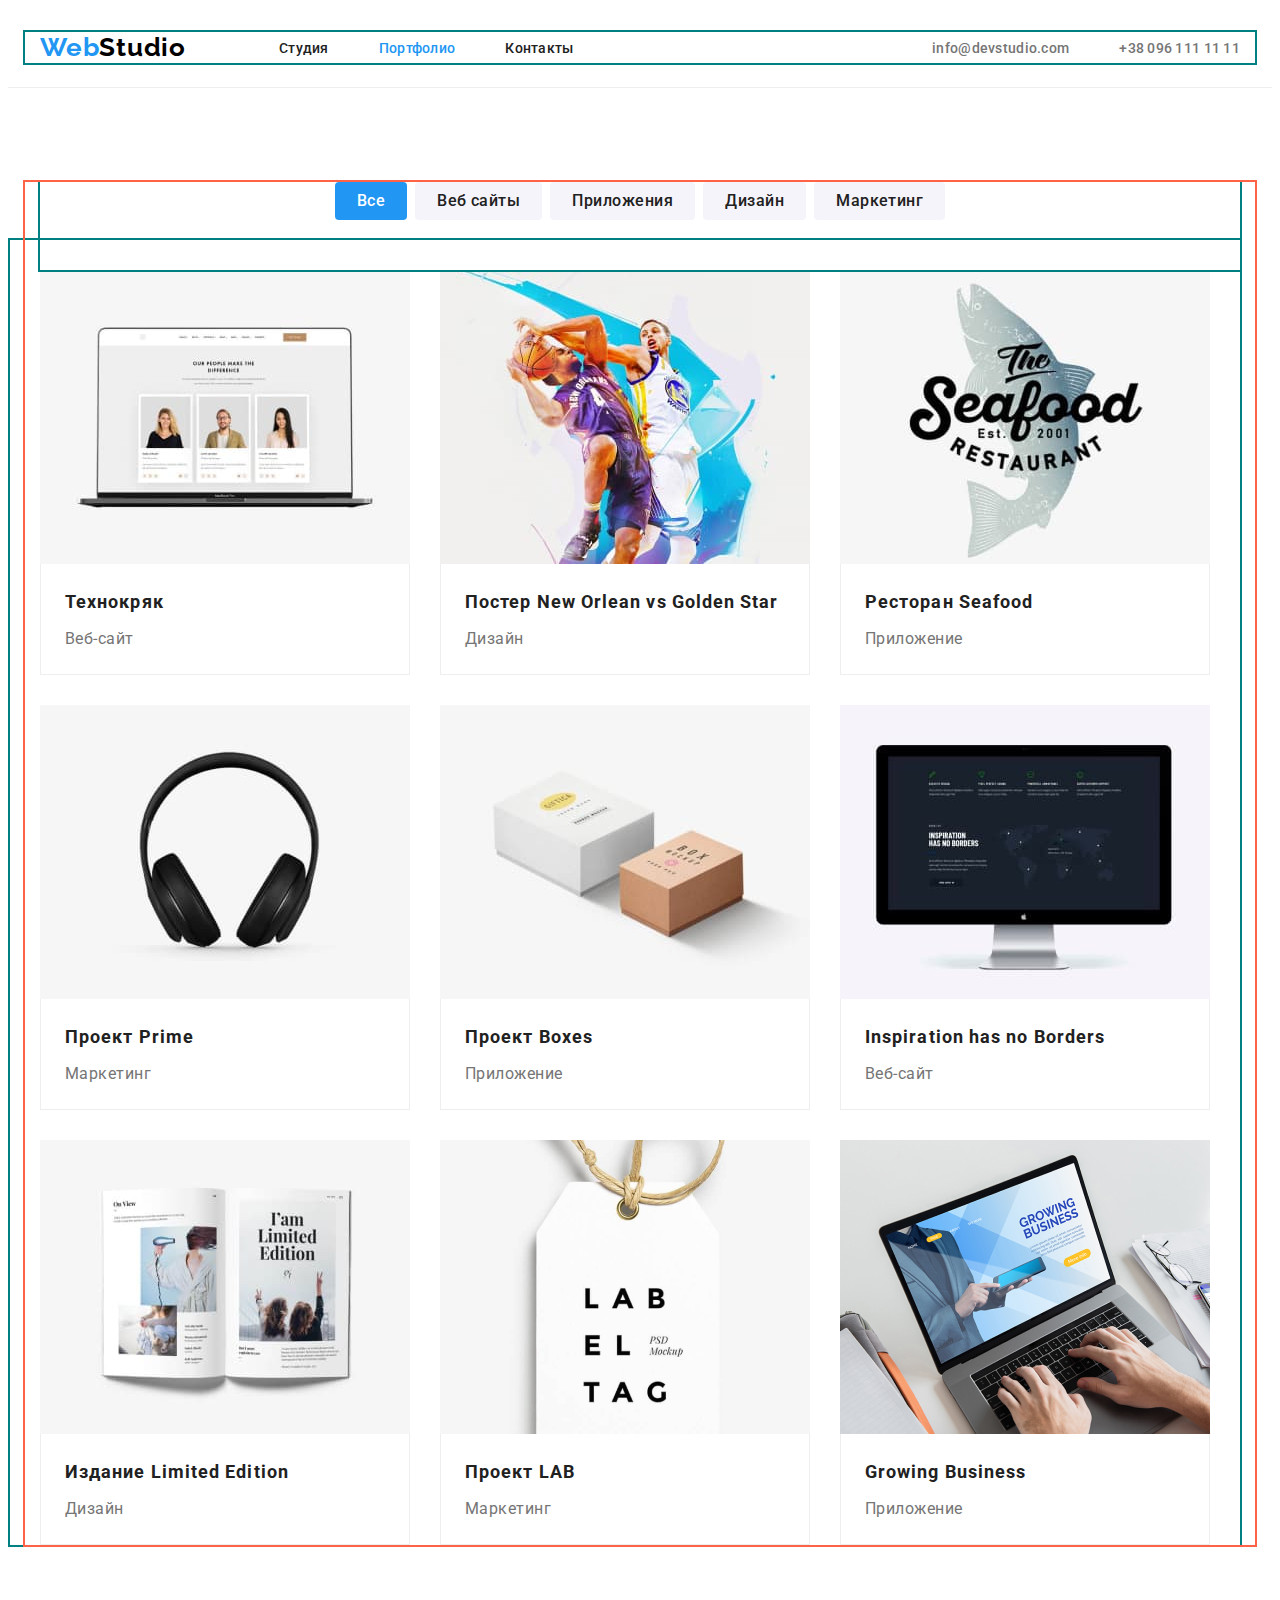
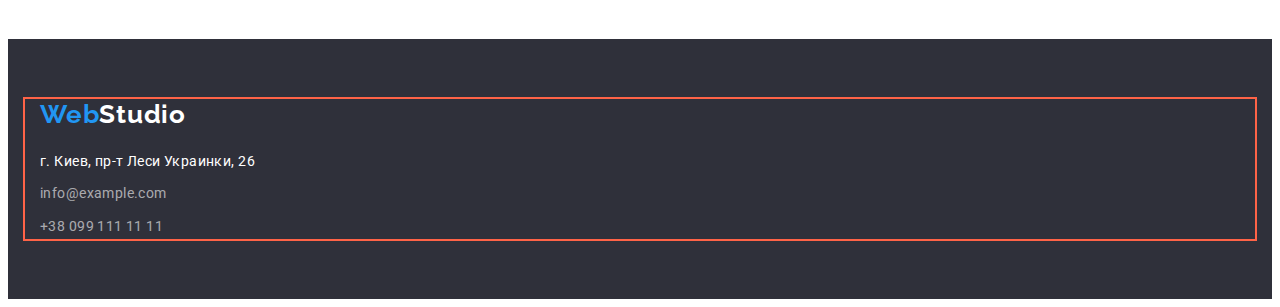
==== portfolio.html @ b72fddce "fixed items lists" ====
<!DOCTYPE html>
<html lang="ru">
<head>
    <meta charset="UTF-8">
    <meta http-equiv="X-UA-Compatible" content="IE=edge">
    <meta name="viewport" content="width=device-width, initial-scale=1.0">
    <title>Портфолио</title>
    <link rel="stylesheet" href="https://cdnjs.cloudflare.com/ajax/libs/modern-normalize/1.0.0/modern-normalize.min.css"
        integrity="sha512-ISS7cAi1PEhQ8jnbJpJZMd29NlhNj4AWYyLOSp2CE/CsHxTCu+r+t0D2yoJudVrd0/8fTVPUVDzY5Tvli75u/g=="
        crossorigin="anonymous" />
    <link rel="preconnect" href="https://fonts.gstatic.com">
    <link href="https://fonts.googleapis.com/css2?family=Raleway:wght@700&family=Roboto:wght@400;500;700;900&display=swap"
        rel="stylesheet">
    <link rel="stylesheet" href="./css/styles.css">
</head>


<body>

    <!-- Шапка! -->

    <header class="page-header">
        <div class="container">
            <nav class="main-nav">
                <a class="logo logo-light-theme link" href="#" target="_blank" rel="noopener noreferrer" lang="en"
                    aria-label="Web Studio">
                    <span class="logo-text">Web</span>Studio
                </a>
                <ul class="site-nav list">
                    <li class="nav-item">
                        <a class="nav-link link" href="./index.html">Студия</a>
                    </li>
                    <li class="nav-item">
                        <a class="nav-link link current-page" href="./portfolio.html">Портфолио</a>
                    </li>
                    <li class="nav-item">
                        <a class="nav-link link" href="#">Контакты</a>
                    </li>
                </ul>
            </nav>
    
            <ul class="contacts-header list">
                <li class="contacts-header-item">
                    <a class="contacts-header-link link" href="mailto:info@devstudio.com">info@devstudio.com</a>
                </li>
                <li class="contacts-header-item tel">
                    <a class="contacts-header-link link tel" href="tel:+380961111111">+38 096 111 11 11</a>
                </li>
            </ul>
        </div>
    </header>


    <main>

        <!-- Портфолио -->

        <section class="portfolio">
            <h1 class="visually-hidden">Портфолио</h1>
                <div class="container">
                    <ul class="projects-filter list">
                        <li class="filter-option">
                            <button class="filter-button accent-btn button" type="button">Все</button>
                        </li>
                        <li class="filter-option">
                            <button class="filter-button button" type="button">Веб сайты</button>
                        </li>
                        <li class="filter-option">
                            <button class="filter-button button" type="button">Приложения</button>
                        </li>
                        <li class="filter-option">
                            <button class="filter-button button" type="button">Дизайн</button>
                        </li>
                        <li class="filter-option">
                            <button class="filter-button button" type="button">Маркетинг</button>
                    </ul>

                    <ul class="projects list">
                        <li class="projects-card">
                            <a class="project-link link" href="#">
                                <img 
                                    class="project-img"
                                    src="./images/portfolio/work-sample-01.jpg" 
                                    alt="Главная страница веб-сайта Технокряк" 
                                    width="370" 
                                    height="294">
                                <div class="info-container">
                                    <h2 class="project-title">Технокряк</h2>
                                    <p class="project-type">Веб-сайт</p>
                                </div>
                            </a>
                        </li>
                        <li class="projects-card">
                            <a class="project-link link" href="#">
                                <img 
                                    class="project-img"
                                    src="./images/portfolio/work-sample-02.jpg" 
                                    alt="Постер New Orlean vs Golden Star" 
                                    width="370" 
                                    height="294">
                                <div class="info-container">
                                    <h2 class="project-title">Постер <span lang="en">New Orlean vs Golden Star</span></h2>
                                    <p class="project-type">Дизайн</p>
                                </div>
                            </a>
                        </li>
                        <li class="projects-card">
                            <a class="project-link link" href="#">
                                <img 
                                    class="project-img"
                                    src="./images/portfolio/work-sample-03.jpg" 
                                    alt="Иконка приложения ресторана Seafood" 
                                    width="370" 
                                    height="294">
                                <div class="info-container">
                                    <h2 class="project-title">Ресторан <span lang="en">Seafood</span></h2>
                                    <p class="project-type">Приложение</p>
                                </div>
                            </a>
                        </li>
                        <li class="projects-card">
                            <a class="project-link link" href="#">
                                <img 
                                    class="project-img"
                                    src="./images/portfolio/work-sample-04.jpg" 
                                    alt="Логотип маркетинг проекта Prime" 
                                    width="370" 
                                    height="294">
                                <div class="info-container">
                                    <h2 class="project-title">Проект <span lang="en">Prime</span></h2>
                                    <p class="project-type">Маркетинг</p>
                                </div>
                            </a>
                        </li>
                        <li class="projects-card">
                            <a class="project-link link" href="#">
                                <img 
                                    class="project-img" 
                                    src="./images/portfolio/work-sample-05.jpg" 
                                    alt="Логотип проекта Boxes" 
                                    width="370" 
                                    height="294">
                                <div class="info-container">
                                    <h2 class="project-title">Проект <span lang="en">Boxes</span></h2>
                                    <p class="project-type">Приложение</p>
                                </div>
                            </a>
                        </li>
                        <li class="projects-card">
                            <a class="project-link link" href="#">
                                <img 
                                    class="project-img"
                                    src="./images/portfolio/work-sample-06.jpg" 
                                    alt="Главная страница веб-сайта Inspiration has no Borders" 
                                    width="370" 
                                    height="294">
                                <div class="info-container">
                                    <h2 class="project-title" lang="en">Inspiration has no Borders</h2>
                                    <p class="project-type">Веб-сайт</p>
                                </div>
                            </a>
                        </li>
                        <li class="projects-card">
                            <a class="project-link link" href="#">
                                <img 
                                    class="project-img"
                                    src="./images/portfolio/work-sample-07.jpg" 
                                    alt="Разворот издания Limited Edition" 
                                    width="370" 
                                    height="294">
                                <div class="info-container">
                                    <h2 class="project-title">Издание <span lang="en">Limited Edition</span></h2>
                                    <p class="project-type">Дизайн</p>
                                </div>
                            </a>
                        </li>
                        <li class="projects-card">
                            <a class="project-link link" href="#">
                                <img 
                                    class="project-img"
                                    src="./images/portfolio/work-sample-08.jpg" 
                                    alt="Логотип маркетинг проекта LAB" 
                                    width="370" 
                                    height="294">
                                <div class="info-container">
                                    <h2 class="project-title">Проект <span lang="en">LAB</span></h2>
                                    <p class="project-type">Маркетинг</p>
                                </div>
                            </a>
                        </li>
                        <li class="projects-card">
                            <a class="project-link link" href="#">
                                <img 
                                    class="project-img"
                                    src="./images/portfolio/work-sample-09.jpg" 
                                    alt="Главная страница приложения Growing Business" 
                                    width="370" 
                                    height="294">
                                <div class="info-container">
                                    <h2 class="project-title" lang="en">Growing Business</h2>
                                    <p class="project-type">Приложение</p>
                                </div>
                            </a>
                        </li>
                    </ul>
            </div>
        </section>  
    </main>
        
    <!-- Подвал! -->
                                      
    <footer class="footer">
        <div class="container">
            <a class="logo logo-dark-theme link" href="#" target="_blank" rel="noopener noreferrer" lang="en"
                aria-label="Web Studio">
                <span class="logo-text">Web</span>Studio
            </a>
    
            <address class="address">
                <p class="address-info">г. Киев, пр-т Леси Украинки, 26</p>
                <ul class="contacts-footer list">
                    <li class="contacts-footer-item">
                        <a class="contacts-footer-link link mail" href="mailto:info@example.com">info@example.com</a>
                    </li>
                    <li class="contacts-footer-item">
                        <a class="contacts-footer-link link" href="tel:+380991111111">+38 099 111 11 11</a>
                    </li>
                </ul>
            </address>
        </div>
    </footer>
</body>
</html>
---- css/styles.css ----
/* основной шрифт  "Roboto", sans-serif */
/* вторичный шрифт  "Raleway", sans-serif */
/* цвет основного текста #757575 */
/* вторичный цвет текста   #212121 */
/* основной цвет фона  #fff */
/* вторичный цвет фона  #f5f4fa */
/* фон подвала 2F303A */
/* акцент #18A0FB */
/* верхний и нижний внутренний отступ секций: 94px */

:root {
  --main-font: "Roboto", sans-serif;
  --secondary-font: "Raleway", sans-serif;
  --primary-text-color: #757575;
  --secondary-text-color: #212121;
  --primary-background-color: #fff;
  --secondary-background-color: #f5f4fa;
  --footer-background: #2f303a;
  --accent-color: #2196f3;
  --section-padding-top-and-bottom: 94px;
}

body {
  font-family: var(--main-font);
  color: var(--primary-text-color);
}

.list {
  list-style: none;
}

.link {
  text-decoration: none;
}

.address {
  font-style: normal;
}

.visually-hidden {
  position: absolute !important;
  clip: rect(1px 1px 1px 1px); /* IE6, IE7 */
  clip: rect(1px, 1px, 1px, 1px);
  padding: 0 !important;
  border: 0 !important;
  height: 1px !important;
  width: 1px !important;
  overflow: hidden;
}

h1,
h2,
h3,
h4,
h5,
h6,
p {
  margin: 0;
}

ol,
ul {
  margin: 0;
  padding: 0;
}

img {
  display: block;
}

/* ==============HEADER!!!=============== */
.page-header {
  background-color: var(--primary-background-color);
  padding-top: 24px;
  padding-bottom: 24px;
}

.page-header .container {
  display: flex;
  align-items: center;
  width: 1200px;
  margin: 0 auto;
  padding-left: 15px;
  padding-right: 15px;
  outline: 2px solid teal;
}

.main-nav {
  display: flex;
  align-items: center;
}

.site-nav {
  display: flex;
  margin-left: 93px;
}

.nav-item + .nav-item {
  margin-left: 50px;
}

.nav-link {
  font-weight: 500;
  font-size: 14px;
  line-height: 1.14;
  letter-spacing: 0.02em;
  color: var(--secondary-text-color);
}

.contacts-header {
  display: flex;
  margin-left: auto;
}

.contacts-header-link {
  font-weight: 500;
  font-size: 14px;
  line-height: 1.14;
  letter-spacing: 0.02em;
  color: var(--primary-text-color);
}

.contacts-header-item .tel {
  margin-left: 50px;
}

.nav-link:hover,
.nav-link:focus,
.contacts-header-link:hover,
.contacts-header-link:focus {
  color: var(--accent-color);
}
/* ===============HEADER END!!!=================== */

/* ===============HERO!!!======================= */
.hero {
  padding-top: 200px;
  padding-bottom: 200px;
  background-color: var(--footer-background);
  text-align: center;
}

.hero .container {
  padding-left: 237px;
  padding-right: 237px;
}

.hero-title {
  margin-bottom: 30px;
  font-weight: 900;
  font-size: 44px;
  line-height: 1.36;
  letter-spacing: 0.06em;
  text-transform: uppercase;
  color: #fff;
}

.modal-button {
  padding: 10px 32px;
  border-radius: 4px;
  min-width: 200px;
  font-weight: 700;
  font-size: 16px;
  line-height: 1.87;
  letter-spacing: 0.06em;
  color: #fff;
  background-color: var(--accent-color);
  border: none;
}
/* ===============HERO END!!!======================= */

/* ===============FEATURES SECTION!!!================ */
.features {
  padding-top: var(--section-padding-top-and-bottom);
  padding-bottom: var(--section-padding-top-and-bottom);
}

.features-list {
  display: flex;
  margin-left: -30px;
  margin-top: -30px;
}

.features-item {
  margin-left: 30px;
  margin-top: 30px;
  flex-basis: calc(100% / 4 - 30px);
}

.features-title {
  margin-bottom: 10px;
  font-weight: 700;
  font-size: 14px;
  line-height: 1.14;
  letter-spacing: 0.03em;
  text-transform: uppercase;
  color: var(--secondary-text-color);
}

.features-desc {
  font-size: 14px;
  line-height: 1.71;
  letter-spacing: 0.03em;
}

/* ===============FEATURES SECTION END!!!================ */

/* ===============GALLERY SECTION!!!====================== */
.gallery {
  padding-bottom: var(--section-padding-top-and-bottom);
}

.gallery-list {
  display: flex;
  flex-wrap: wrap;
  margin-left: -30px;
  margin-top: -30px;
}

.gallery-item {
  margin-left: 30px;
  margin-top: 30px;
  flex-basis: calc(100% / 3 - 30px);
}
/* ===============GALLERY SECTION END!!!====================== */

/* ===============EMPLOYEES SECTION!!!============================== */
.employees {
  padding-top: var(--section-padding-top-and-bottom);
  padding-bottom: var(--section-padding-top-and-bottom);
  background-color: var(--secondary-background-color);
}

.employees-list {
  display: flex;
  flex-wrap: wrap;
  margin-left: -30px;
  margin-top: -30px;
}

.employee-img {
  margin-bottom: 30px;
}

.employee-card {
  margin-left: 30px;
  margin-top: 30px;
  padding-bottom: 30px;
  flex-basis: calc(100% / 4 - 30px);
  background-color: #fff;
}

.employee-name {
  margin-bottom: 10px;
  text-align: center;
  font-weight: 500;
  font-size: 16px;
  line-height: 1.18;
  letter-spacing: 0.03em;
  color: var(--secondary-text-color);
}

.employee-speciality {
  text-align: center;
  font-size: 16px;
  line-height: 1.18;
  letter-spacing: 0.03em;
  color: var(--primary-text-color);
}
/* ===============EMPLOYEES SECTION END!!!============================== */

/* ===============FOOTER!!!=================================== */
.footer {
  padding-top: 60px;
  padding-bottom: 60px;
  background-color: #2f303a;
}

.logo.logo-dark-theme {
  margin-bottom: 20px;
}

.address-info {
  margin-bottom: 9px;
  font-size: 14px;
  line-height: 1.71;
  letter-spacing: 0.03em;
  color: #ffffff;
}

.contacts-footer-link {
  font-size: 14px;
  line-height: 1.71;
  letter-spacing: 0.03em;
  color: rgba(255, 255, 255, 0.6);
}

.contacts-footer-link.mail {
  display: block;
  margin-bottom: 9px;
}

/* ===============FOOTER END!!!=================================== */

/* ===============PORTFOLIO!!!================ */
.portfolio {
  padding-top: var(--section-padding-top-and-bottom);
  padding-bottom: var(--section-padding-top-and-bottom);
  border-top: 1px solid #eee;
}
.projects-filter {
  display: flex;
  justify-content: center;
  padding-bottom: 50px;
  outline: 2px solid teal;
}

.filter-option:not(:first-child) {
  margin-left: 8px;
}

.filter-button {
  padding: 6px 22px;
  border-radius: 4px;
  font-size: 16px;
  font-weight: 500;
  line-height: 1.62;
  letter-spacing: 0.03em;
  background-color: #f5f4fa;
  color: var(--secondary-text-color);
  border: none;
}
.accent-btn {
  background-color: var(--accent-color);
  color: var(--primary-background-color);
}

.projects {
  display: flex;
  flex-wrap: wrap;
  margin-left: -30px;
  margin-top: -30px;
  outline: 2px solid teal;
}

.projects-card {
  margin-left: 30px;
  margin-top: 30px;
}

.info-container {
  display: flex;
  flex-direction: column;
  padding: 20px 24px;
  border: 1px solid #eee;
  flex-basis: calc(100% / 3 - 30px);
  border-top: none;
}

.project-title {
  margin-bottom: 4px;
  font-weight: 700;
  font-size: 18px;
  line-height: 2;
  letter-spacing: 0.06em;
  color: var(--secondary-text-color);
}

.project-type {
  font-size: 16px;
  line-height: 1.87;
  letter-spacing: 0.03em;
  color: var(--primary-text-color);
}
/* ==================PORTFOLIO END!!!======================= */

/* =============COMPONENTS!!!=============== */
.logo {
  font-family: var(--secondary-font);
  font-weight: 700;
  font-size: 26px;
  line-height: 1.19;
  letter-spacing: 0.03em;
}

.logo-dark-theme {
  display: block;
  margin-bottom: 20px;
  color: #fff;
}

.logo-light-theme {
  color: #000;
}

.logo-text {
  color: var(--accent-color);
}

.button {
  font-family: inherit;
  font-size: 16px;
  cursor: pointer;
}

.button:hover,
.button:focus {
  background-color: var(--accent-color);
  color: #fff;
}

.section-heading {
  margin-bottom: 50px;
  font-weight: 700;
  font-size: 36px;
  line-height: 1.16;
  letter-spacing: 0.03em;
  text-align: center;
  color: var(--secondary-text-color);
}

.current-page {
  color: var(--accent-color);
}

.container {
  width: 1200px;
  margin: 0 auto;
  padding-left: 15px;
  padding-right: 15px;
  outline: 2px solid tomato;
}
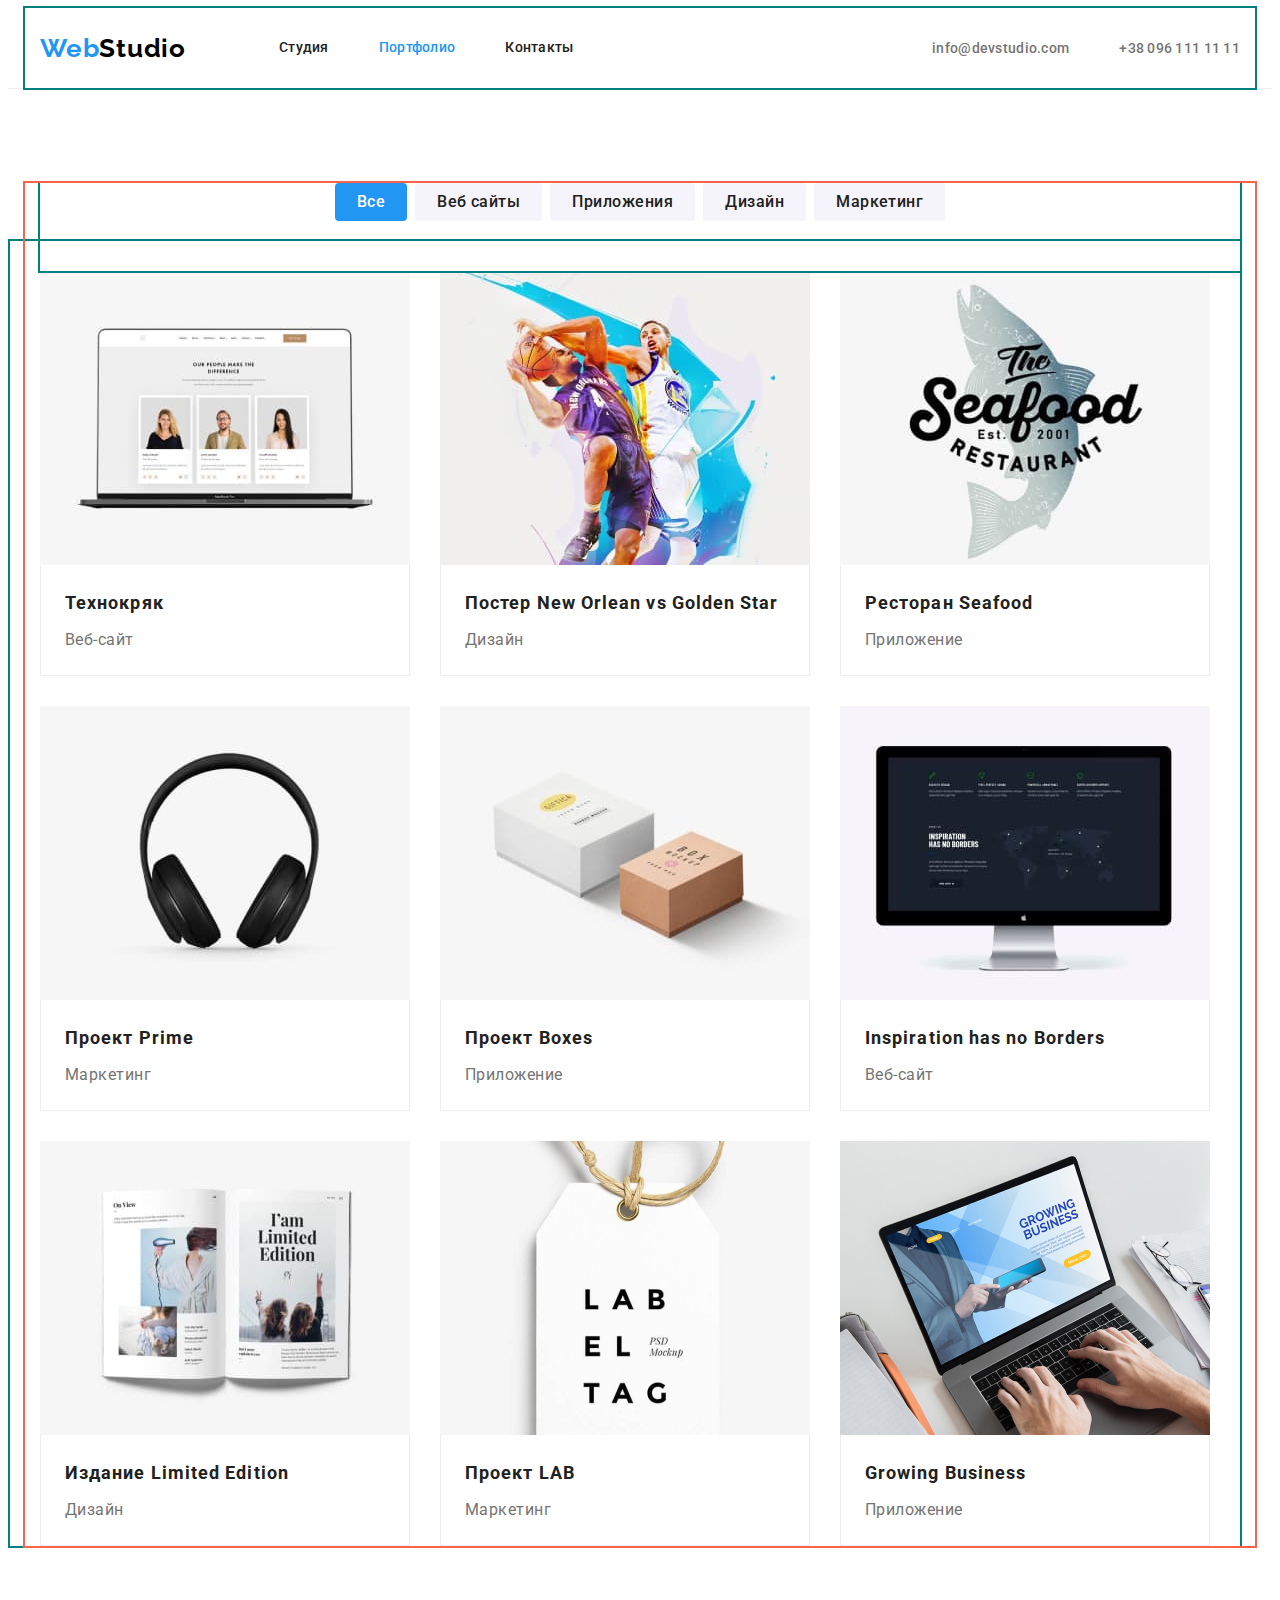
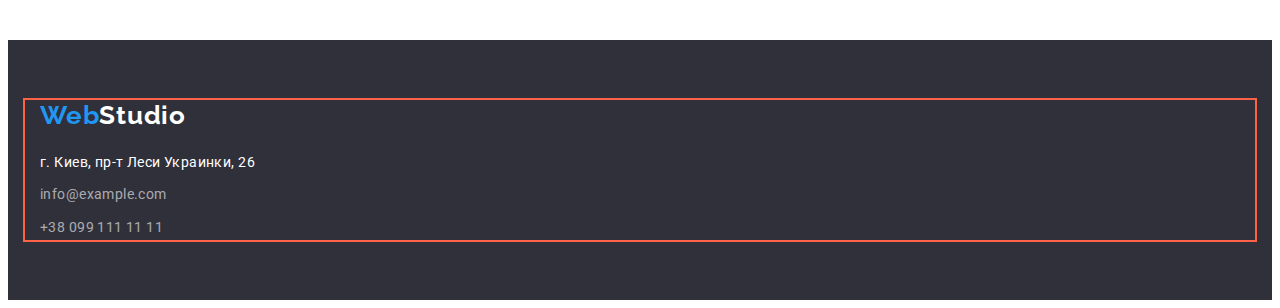
==== commit fb6f6f93: "fixed margins and paddings" ====
--- a/portfolio.html
+++ b/portfolio.html
@@ -44,7 +44,7 @@
                     <a class="contacts-header-link link" href="mailto:info@devstudio.com">info@devstudio.com</a>
                 </li>
                 <li class="contacts-header-item tel">
-                    <a class="contacts-header-link link tel" href="tel:+380961111111">+38 096 111 11 11</a>
+                    <a class="contacts-header-link link" href="tel:+380961111111">+38 096 111 11 11</a>
                 </li>
             </ul>
         </div>
@@ -55,7 +55,7 @@
 
         <!-- Портфолио -->
 
-        <section class="portfolio">
+        <section class="portfolio section">
             <h1 class="visually-hidden">Портфолио</h1>
                 <div class="container">
                     <ul class="projects-filter list">
@@ -219,8 +219,8 @@
             <address class="address">
                 <p class="address-info">г. Киев, пр-т Леси Украинки, 26</p>
                 <ul class="contacts-footer list">
-                    <li class="contacts-footer-item">
-                        <a class="contacts-footer-link link mail" href="mailto:info@example.com">info@example.com</a>
+                    <li class="contacts-footer-item mail">
+                        <a class="contacts-footer-link link" href="mailto:info@example.com">info@example.com</a>
                     </li>
                     <li class="contacts-footer-item">
                         <a class="contacts-footer-link link" href="tel:+380991111111">+38 099 111 11 11</a>
--- a/css/styles.css
+++ b/css/styles.css
@@ -25,6 +25,26 @@
   color: var(--primary-text-color);
 }
 
+h1,
+h2,
+h3,
+h4,
+h5,
+h6,
+p {
+  margin: 0;
+}
+
+ol,
+ul {
+  margin: 0;
+  padding: 0;
+}
+
+img {
+  display: block;
+}
+
 .list {
   list-style: none;
 }
@@ -48,31 +68,10 @@
   overflow: hidden;
 }
 
-h1,
-h2,
-h3,
-h4,
-h5,
-h6,
-p {
-  margin: 0;
-}
-
-ol,
-ul {
-  margin: 0;
-  padding: 0;
-}
-
-img {
-  display: block;
-}
-
 /* ==============HEADER!!!=============== */
 .page-header {
   background-color: var(--primary-background-color);
-  padding-top: 24px;
-  padding-bottom: 24px;
+  border-bottom: 1px solid #eee;
 }
 
 .page-header .container {
@@ -100,6 +99,9 @@
 }
 
 .nav-link {
+  display: block;
+  padding-top: 32px;
+  padding-bottom: 32px;
   font-weight: 500;
   font-size: 14px;
   line-height: 1.14;
@@ -120,7 +122,7 @@
   color: var(--primary-text-color);
 }
 
-.contacts-header-item .tel {
+.contacts-header-item.tel {
   margin-left: 50px;
 }
 
@@ -170,11 +172,6 @@
 /* ===============HERO END!!!======================= */
 
 /* ===============FEATURES SECTION!!!================ */
-.features {
-  padding-top: var(--section-padding-top-and-bottom);
-  padding-bottom: var(--section-padding-top-and-bottom);
-}
-
 .features-list {
   display: flex;
   margin-left: -30px;
@@ -206,8 +203,8 @@
 /* ===============FEATURES SECTION END!!!================ */
 
 /* ===============GALLERY SECTION!!!====================== */
-.gallery {
-  padding-bottom: var(--section-padding-top-and-bottom);
+.gallery.section {
+  padding-top: 0;
 }
 
 .gallery-list {
@@ -225,9 +222,7 @@
 /* ===============GALLERY SECTION END!!!====================== */
 
 /* ===============EMPLOYEES SECTION!!!============================== */
-.employees {
-  padding-top: var(--section-padding-top-and-bottom);
-  padding-bottom: var(--section-padding-top-and-bottom);
+.employees.section {
   background-color: var(--secondary-background-color);
 }
 
@@ -295,7 +290,7 @@
   color: rgba(255, 255, 255, 0.6);
 }
 
-.contacts-footer-link.mail {
+.contacts-footer-item.mail {
   display: block;
   margin-bottom: 9px;
 }
@@ -303,11 +298,6 @@
 /* ===============FOOTER END!!!=================================== */
 
 /* ===============PORTFOLIO!!!================ */
-.portfolio {
-  padding-top: var(--section-padding-top-and-bottom);
-  padding-bottom: var(--section-padding-top-and-bottom);
-  border-top: 1px solid #eee;
-}
 .projects-filter {
   display: flex;
   justify-content: center;
@@ -430,3 +420,9 @@
   padding-right: 15px;
   outline: 2px solid tomato;
 }
+
+.section {
+  padding-top: var(--section-padding-top-and-bottom);
+  padding-bottom: var(--section-padding-top-and-bottom);
+  border-color: var(--primary-background-color);
+}
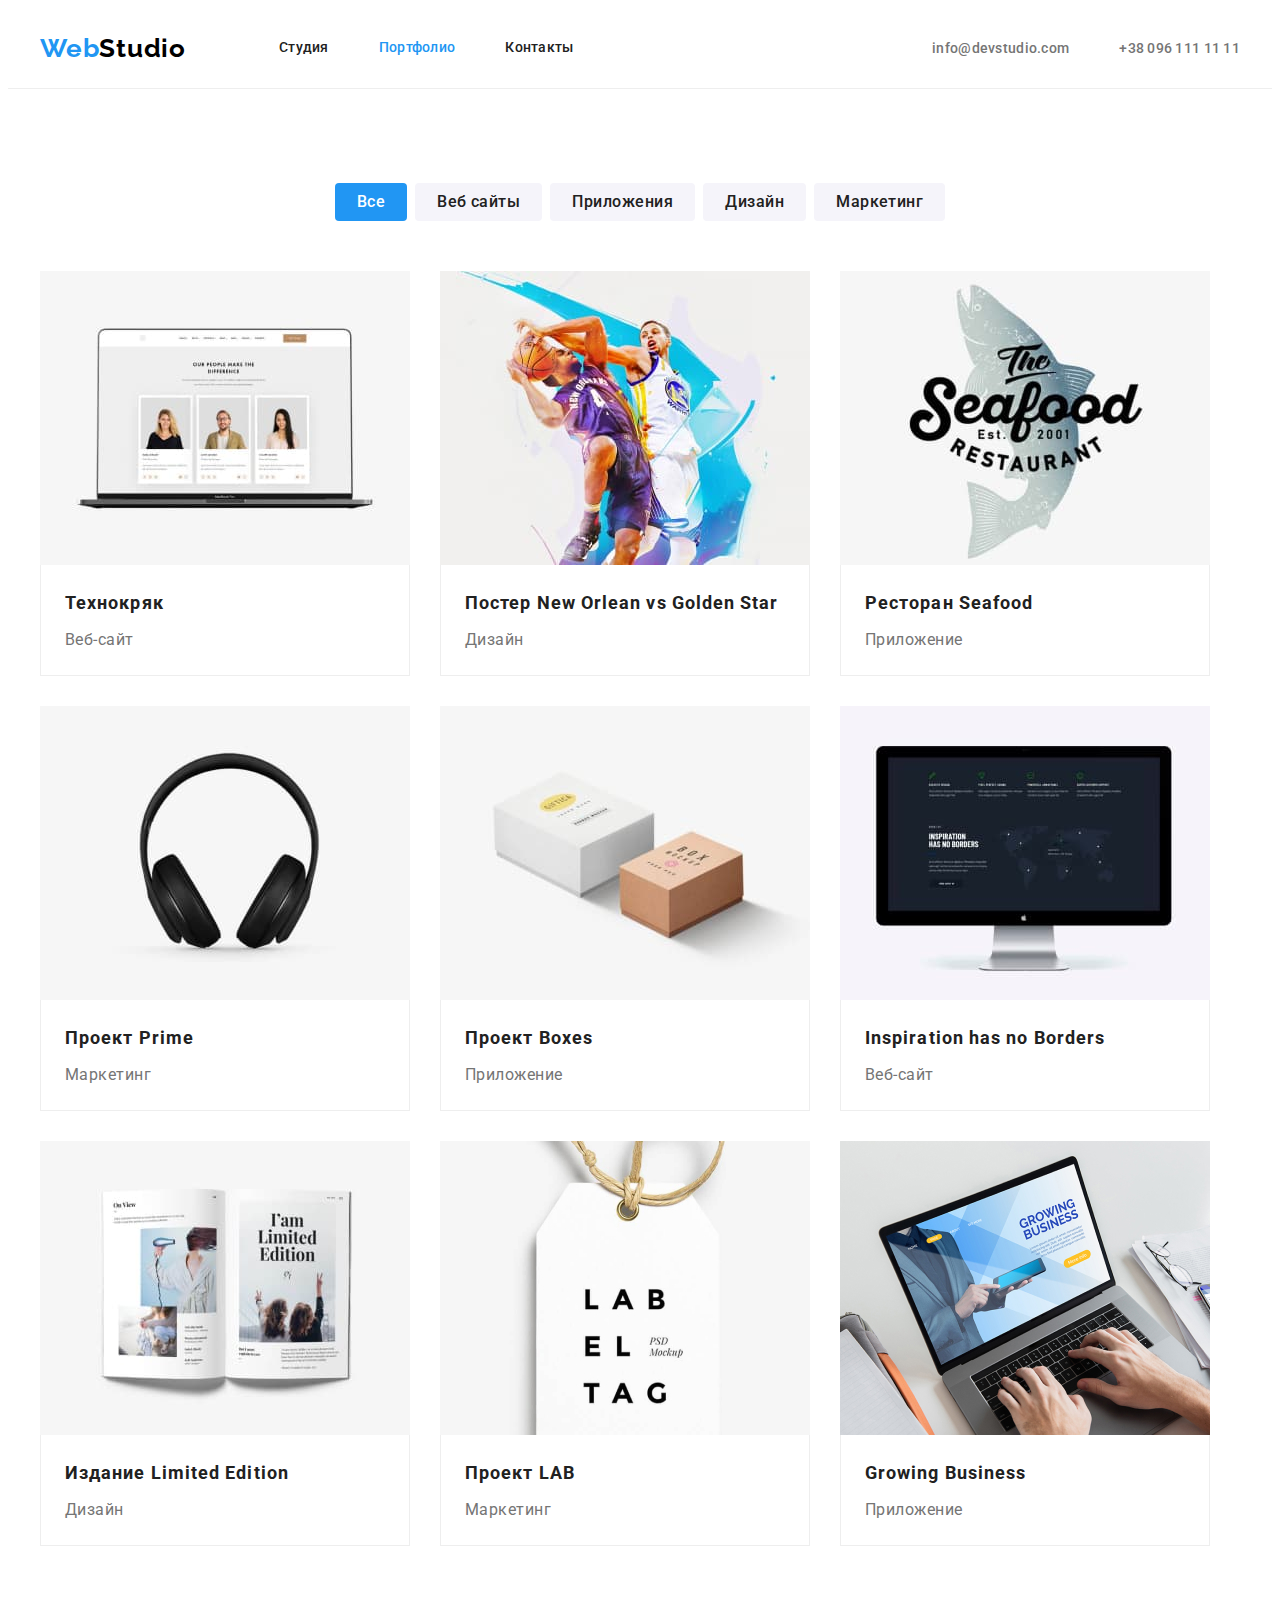
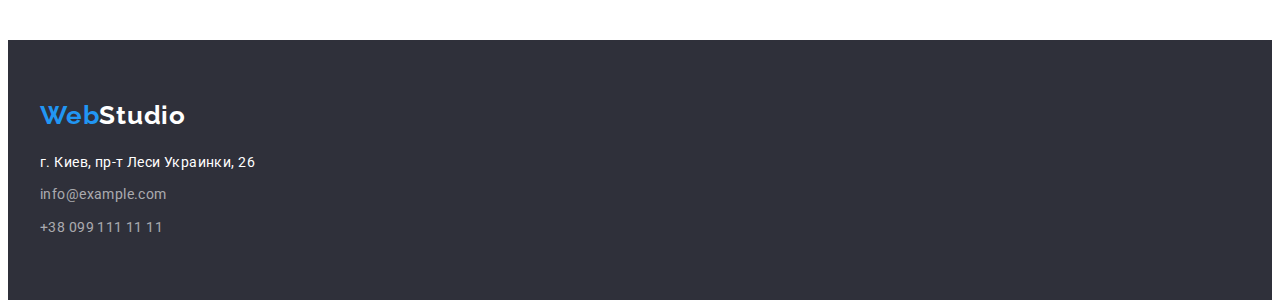
==== commit fb34ca34: "removed outlines" ====
--- a/portfolio.html
+++ b/portfolio.html
@@ -60,7 +60,7 @@
                 <div class="container">
                     <ul class="projects-filter list">
                         <li class="filter-option">
-                            <button class="filter-button accent-btn button" type="button">Все</button>
+                            <button class="filter-button active-btn button" type="button">Все</button>
                         </li>
                         <li class="filter-option">
                             <button class="filter-button button" type="button">Веб сайты</button>
--- a/css/styles.css
+++ b/css/styles.css
@@ -81,7 +81,6 @@
   margin: 0 auto;
   padding-left: 15px;
   padding-right: 15px;
-  outline: 2px solid teal;
 }
 
 .main-nav {
@@ -302,7 +301,6 @@
   display: flex;
   justify-content: center;
   padding-bottom: 50px;
-  outline: 2px solid teal;
 }
 
 .filter-option:not(:first-child) {
@@ -320,7 +318,7 @@
   color: var(--secondary-text-color);
   border: none;
 }
-.accent-btn {
+.active-btn {
   background-color: var(--accent-color);
   color: var(--primary-background-color);
 }
@@ -330,7 +328,6 @@
   flex-wrap: wrap;
   margin-left: -30px;
   margin-top: -30px;
-  outline: 2px solid teal;
 }
 
 .projects-card {
@@ -418,7 +415,6 @@
   margin: 0 auto;
   padding-left: 15px;
   padding-right: 15px;
-  outline: 2px solid tomato;
 }
 
 .section {
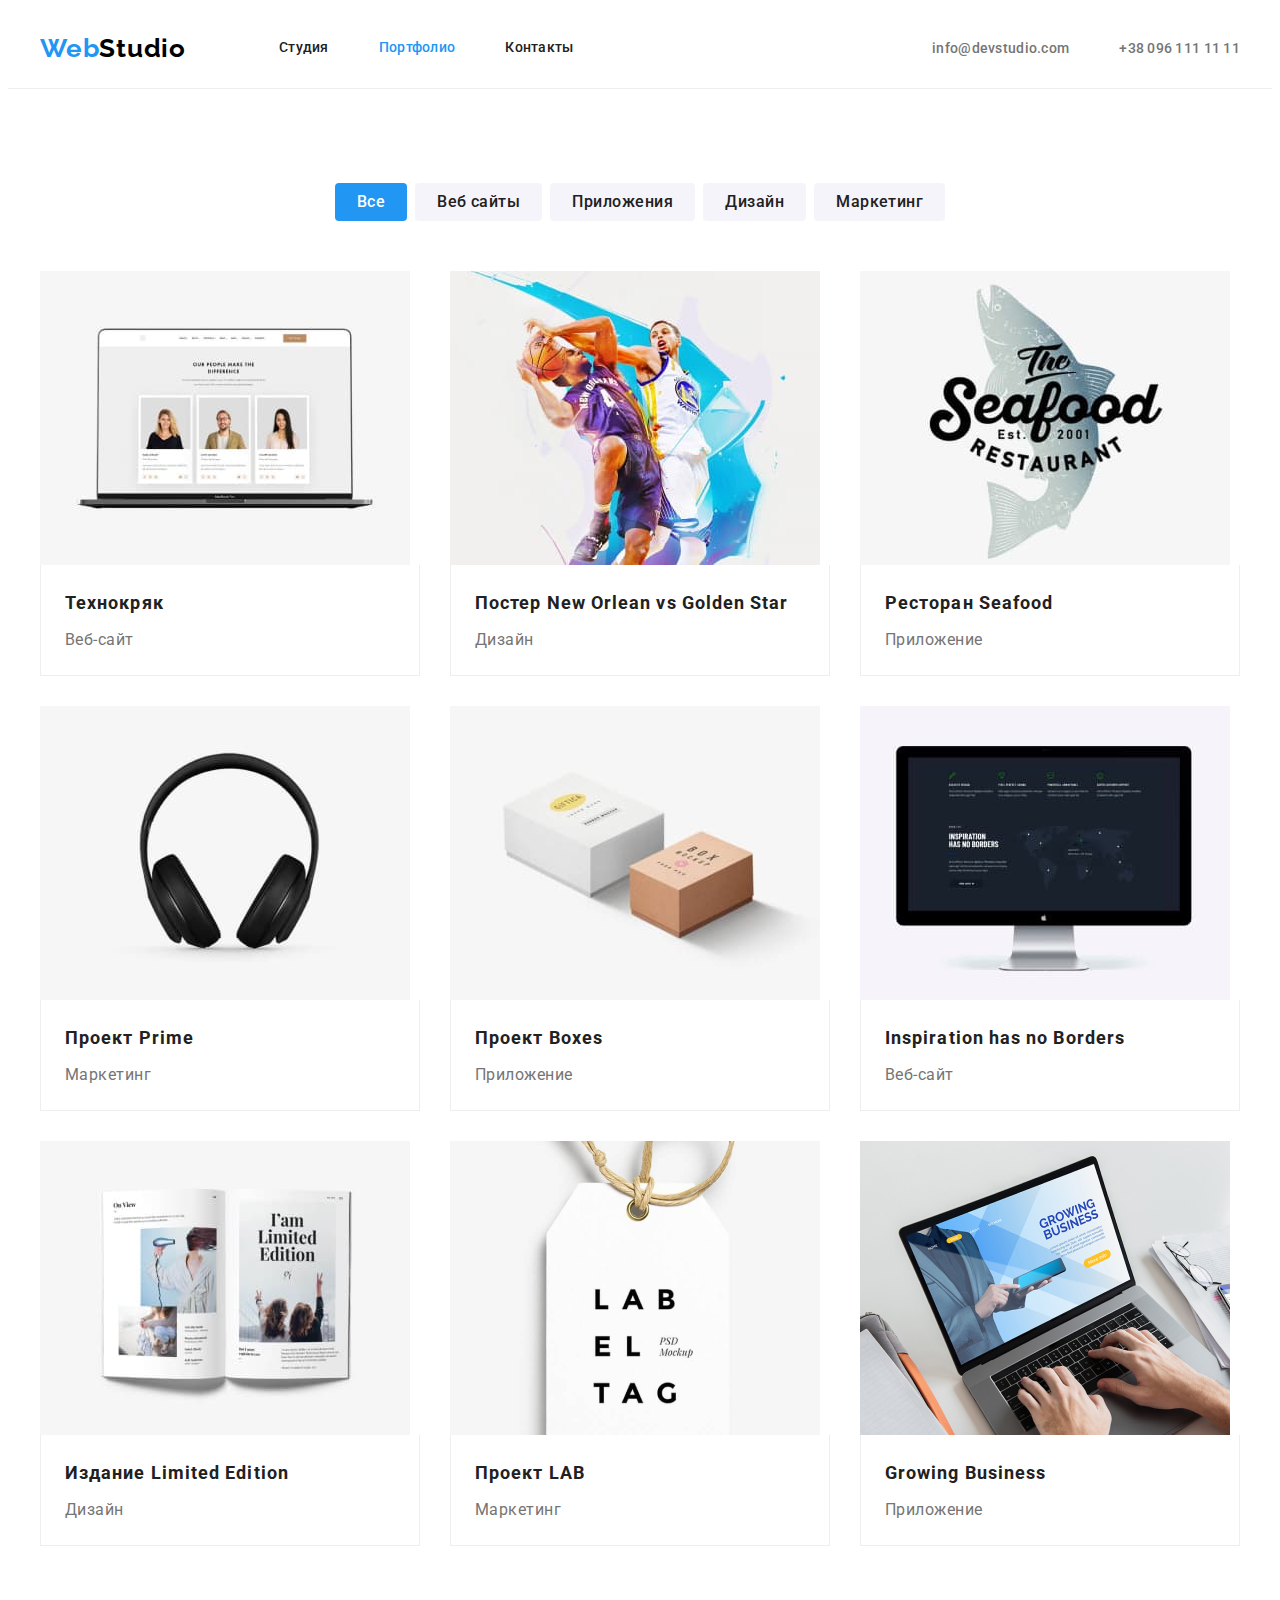
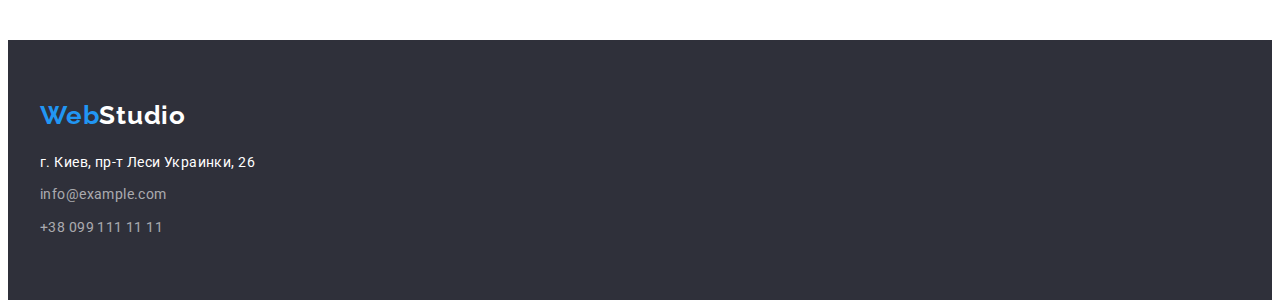
==== commit 82cdedf1: "added box shadow and radius" ====
--- a/portfolio.html
+++ b/portfolio.html
@@ -84,7 +84,7 @@
                                     alt="Главная страница веб-сайта Технокряк" 
                                     width="370" 
                                     height="294">
-                                <div class="info-container">
+                                <div class="card-content">
                                     <h2 class="project-title">Технокряк</h2>
                                     <p class="project-type">Веб-сайт</p>
                                 </div>
@@ -98,7 +98,7 @@
                                     alt="Постер New Orlean vs Golden Star" 
                                     width="370" 
                                     height="294">
-                                <div class="info-container">
+                                <div class="card-content">
                                     <h2 class="project-title">Постер <span lang="en">New Orlean vs Golden Star</span></h2>
                                     <p class="project-type">Дизайн</p>
                                 </div>
@@ -112,7 +112,7 @@
                                     alt="Иконка приложения ресторана Seafood" 
                                     width="370" 
                                     height="294">
-                                <div class="info-container">
+                                <div class="card-content">
                                     <h2 class="project-title">Ресторан <span lang="en">Seafood</span></h2>
                                     <p class="project-type">Приложение</p>
                                 </div>
@@ -126,7 +126,7 @@
                                     alt="Логотип маркетинг проекта Prime" 
                                     width="370" 
                                     height="294">
-                                <div class="info-container">
+                                <div class="card-content">
                                     <h2 class="project-title">Проект <span lang="en">Prime</span></h2>
                                     <p class="project-type">Маркетинг</p>
                                 </div>
@@ -140,7 +140,7 @@
                                     alt="Логотип проекта Boxes" 
                                     width="370" 
                                     height="294">
-                                <div class="info-container">
+                                <div class="card-content">
                                     <h2 class="project-title">Проект <span lang="en">Boxes</span></h2>
                                     <p class="project-type">Приложение</p>
                                 </div>
@@ -154,7 +154,7 @@
                                     alt="Главная страница веб-сайта Inspiration has no Borders" 
                                     width="370" 
                                     height="294">
-                                <div class="info-container">
+                                <div class="card-content">
                                     <h2 class="project-title" lang="en">Inspiration has no Borders</h2>
                                     <p class="project-type">Веб-сайт</p>
                                 </div>
@@ -168,7 +168,7 @@
                                     alt="Разворот издания Limited Edition" 
                                     width="370" 
                                     height="294">
-                                <div class="info-container">
+                                <div class="card-content">
                                     <h2 class="project-title">Издание <span lang="en">Limited Edition</span></h2>
                                     <p class="project-type">Дизайн</p>
                                 </div>
@@ -182,7 +182,7 @@
                                     alt="Логотип маркетинг проекта LAB" 
                                     width="370" 
                                     height="294">
-                                <div class="info-container">
+                                <div class="card-content">
                                     <h2 class="project-title">Проект <span lang="en">LAB</span></h2>
                                     <p class="project-type">Маркетинг</p>
                                 </div>
@@ -196,7 +196,7 @@
                                     alt="Главная страница приложения Growing Business" 
                                     width="370" 
                                     height="294">
-                                <div class="info-container">
+                                <div class="card-content">
                                     <h2 class="project-title" lang="en">Growing Business</h2>
                                     <p class="project-type">Приложение</p>
                                 </div>
--- a/css/styles.css
+++ b/css/styles.css
@@ -77,10 +77,6 @@
 .page-header .container {
   display: flex;
   align-items: center;
-  width: 1200px;
-  margin: 0 auto;
-  padding-left: 15px;
-  padding-right: 15px;
 }
 
 .main-nav {
@@ -232,16 +228,19 @@
   margin-top: -30px;
 }
 
-.employee-img {
-  margin-bottom: 30px;
-}
-
 .employee-card {
   margin-left: 30px;
   margin-top: 30px;
-  padding-bottom: 30px;
   flex-basis: calc(100% / 4 - 30px);
   background-color: #fff;
+  border-bottom-right-radius: 4px;
+  border-bottom-left-radius: 4px;
+  box-shadow: 0px 1px 3px rgba(0, 0, 0, 0.12), 0px 1px 1px rgba(0, 0, 0, 0.14),
+    0px 2px 1px rgba(0, 0, 0, 0.2);
+}
+
+.employee-img {
+  margin-bottom: 30px;
 }
 
 .employee-name {
@@ -255,6 +254,7 @@
 }
 
 .employee-speciality {
+  padding-bottom: 30px;
   text-align: center;
   font-size: 16px;
   line-height: 1.18;
@@ -333,14 +333,12 @@
 .projects-card {
   margin-left: 30px;
   margin-top: 30px;
-}
-
-.info-container {
-  display: flex;
-  flex-direction: column;
+  flex-basis: calc(100% / 3 - 30px);
+}
+
+.card-content {
   padding: 20px 24px;
   border: 1px solid #eee;
-  flex-basis: calc(100% / 3 - 30px);
   border-top: none;
 }
 
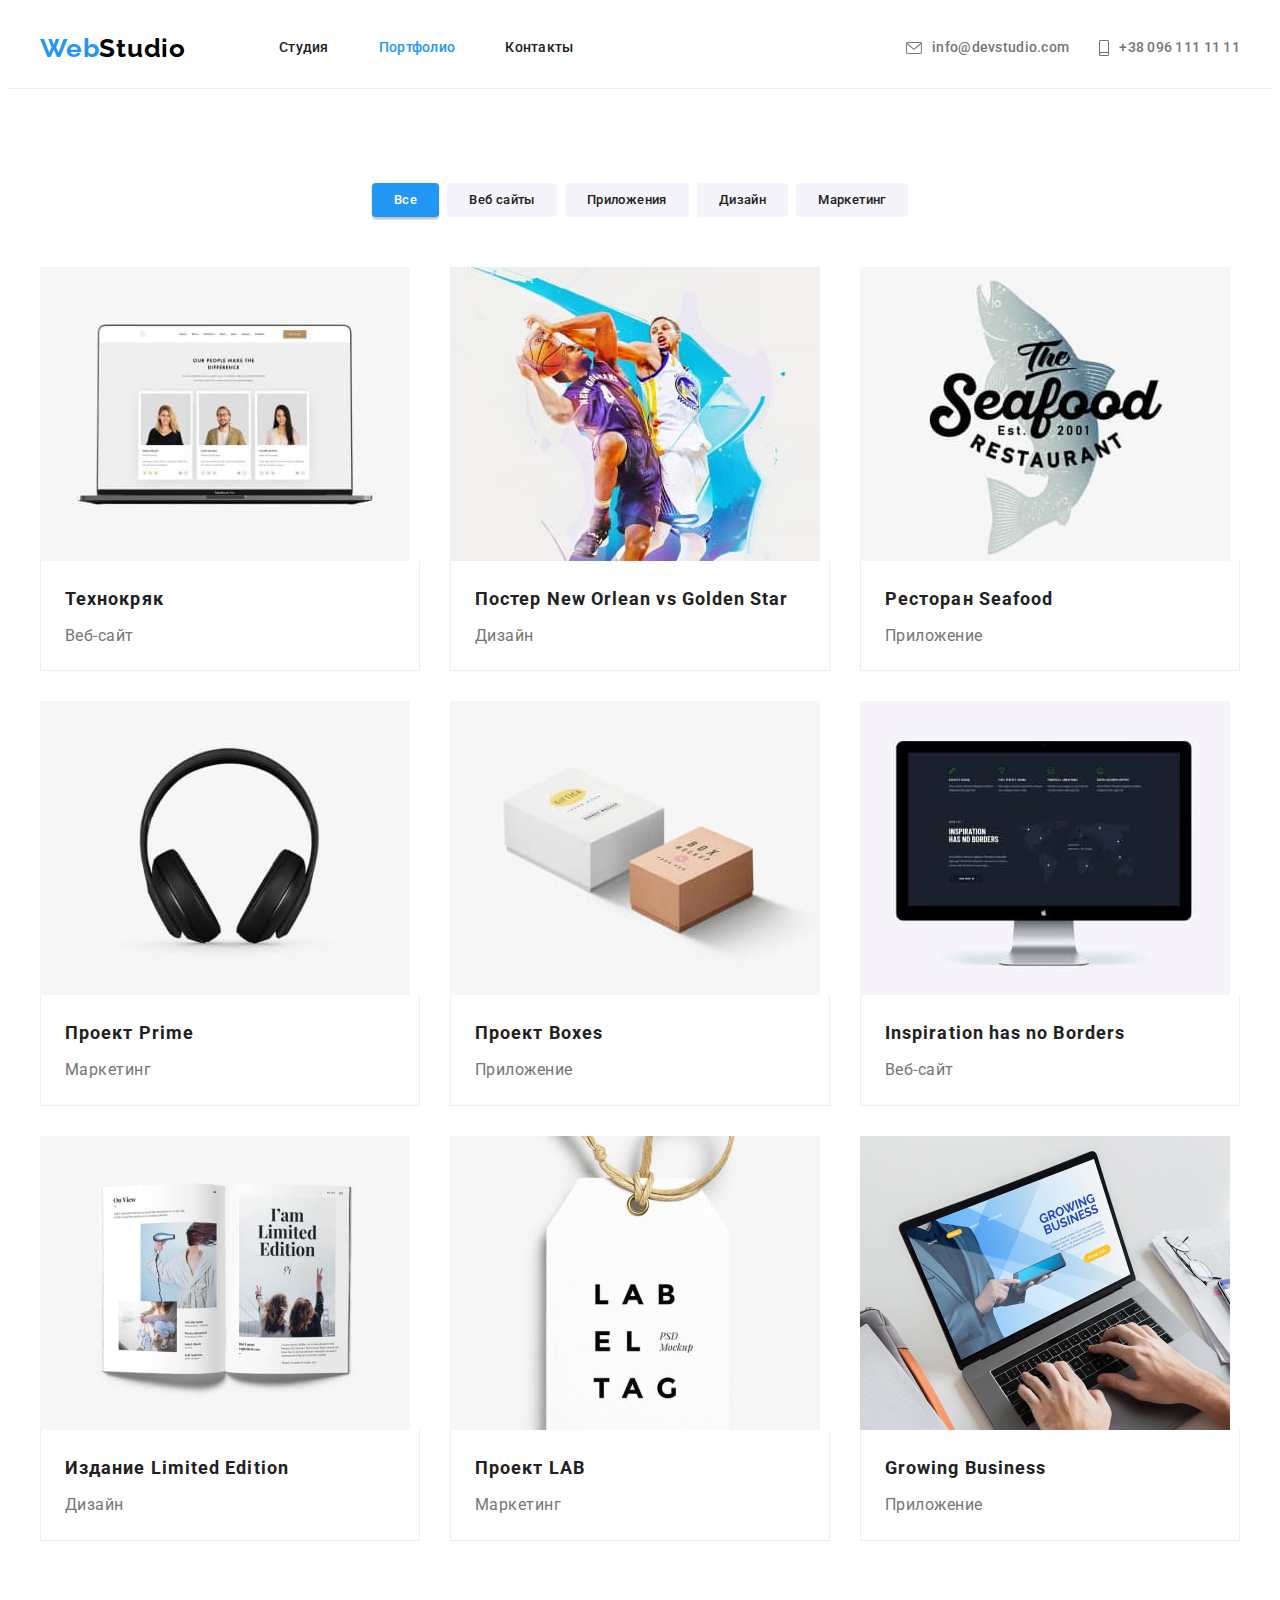
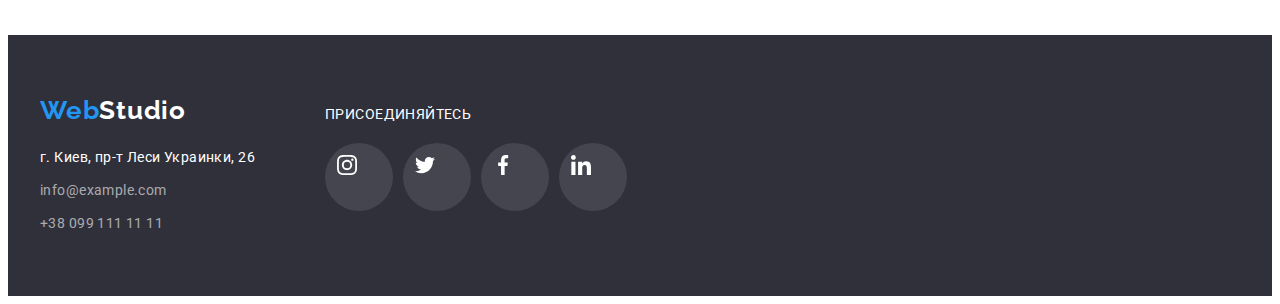
==== commit 2ed1ce22: "added background and icons" ====
--- a/portfolio.html
+++ b/portfolio.html
@@ -24,8 +24,7 @@
             <nav class="main-nav">
                 <a class="logo logo-light-theme link" href="#" target="_blank" rel="noopener noreferrer" lang="en"
                     aria-label="Web Studio">
-                    <span class="logo-text">Web</span>Studio
-                </a>
+                    <span class="logo-text">Web</span>Studio</a>
                 <ul class="site-nav list">
                     <li class="nav-item">
                         <a class="nav-link link" href="./index.html">Студия</a>
@@ -40,11 +39,21 @@
             </nav>
     
             <ul class="contacts-header list">
-                <li class="contacts-header-item">
-                    <a class="contacts-header-link link" href="mailto:info@devstudio.com">info@devstudio.com</a>
+                <li class="contacts-header-item mail">
+                    <a class="contacts-header-link link" href="mailto:info@devstudio.com">
+                        <svg class="contacts-icon" width="16" height="12">
+                            <use href="./images/icons.svg#icon-envelope"></use>
+                        </svg>
+                        <span>info@devstudio.com</span>
+                    </a>
                 </li>
                 <li class="contacts-header-item tel">
-                    <a class="contacts-header-link link" href="tel:+380961111111">+38 096 111 11 11</a>
+                    <a class="contacts-header-link tel link" href="tel:+380961111111">
+                        <svg class="contacts-icon" width="10" height="16">
+                            <use href="./images/icons.svg#icon-smartphone"></use>
+                        </svg>
+                        <span>+38 096 111 11 11</span>
+                    </a>
                 </li>
             </ul>
         </div>
@@ -76,7 +85,7 @@
                     </ul>
 
                     <ul class="projects list">
-                        <li class="projects-card">
+                        <li class="project-card">
                             <a class="project-link link" href="#">
                                 <img 
                                     class="project-img"
@@ -84,13 +93,13 @@
                                     alt="Главная страница веб-сайта Технокряк" 
                                     width="370" 
                                     height="294">
-                                <div class="card-content">
+                                <div class="project-thumb">
                                     <h2 class="project-title">Технокряк</h2>
                                     <p class="project-type">Веб-сайт</p>
                                 </div>
                             </a>
                         </li>
-                        <li class="projects-card">
+                        <li class="project-card">
                             <a class="project-link link" href="#">
                                 <img 
                                     class="project-img"
@@ -98,13 +107,13 @@
                                     alt="Постер New Orlean vs Golden Star" 
                                     width="370" 
                                     height="294">
-                                <div class="card-content">
+                                <div class="project-thumb">
                                     <h2 class="project-title">Постер <span lang="en">New Orlean vs Golden Star</span></h2>
                                     <p class="project-type">Дизайн</p>
                                 </div>
                             </a>
                         </li>
-                        <li class="projects-card">
+                        <li class="project-card">
                             <a class="project-link link" href="#">
                                 <img 
                                     class="project-img"
@@ -112,13 +121,13 @@
                                     alt="Иконка приложения ресторана Seafood" 
                                     width="370" 
                                     height="294">
-                                <div class="card-content">
+                                <div class="project-thumb">
                                     <h2 class="project-title">Ресторан <span lang="en">Seafood</span></h2>
                                     <p class="project-type">Приложение</p>
                                 </div>
                             </a>
                         </li>
-                        <li class="projects-card">
+                        <li class="project-card">
                             <a class="project-link link" href="#">
                                 <img 
                                     class="project-img"
@@ -126,13 +135,13 @@
                                     alt="Логотип маркетинг проекта Prime" 
                                     width="370" 
                                     height="294">
-                                <div class="card-content">
+                                <div class="project-thumb">
                                     <h2 class="project-title">Проект <span lang="en">Prime</span></h2>
                                     <p class="project-type">Маркетинг</p>
                                 </div>
                             </a>
                         </li>
-                        <li class="projects-card">
+                        <li class="project-card">
                             <a class="project-link link" href="#">
                                 <img 
                                     class="project-img" 
@@ -140,13 +149,13 @@
                                     alt="Логотип проекта Boxes" 
                                     width="370" 
                                     height="294">
-                                <div class="card-content">
+                                <div class="project-thumb">
                                     <h2 class="project-title">Проект <span lang="en">Boxes</span></h2>
                                     <p class="project-type">Приложение</p>
                                 </div>
                             </a>
                         </li>
-                        <li class="projects-card">
+                        <li class="project-card">
                             <a class="project-link link" href="#">
                                 <img 
                                     class="project-img"
@@ -154,13 +163,13 @@
                                     alt="Главная страница веб-сайта Inspiration has no Borders" 
                                     width="370" 
                                     height="294">
-                                <div class="card-content">
+                                <div class="project-thumb">
                                     <h2 class="project-title" lang="en">Inspiration has no Borders</h2>
                                     <p class="project-type">Веб-сайт</p>
                                 </div>
                             </a>
                         </li>
-                        <li class="projects-card">
+                        <li class="project-card">
                             <a class="project-link link" href="#">
                                 <img 
                                     class="project-img"
@@ -168,13 +177,13 @@
                                     alt="Разворот издания Limited Edition" 
                                     width="370" 
                                     height="294">
-                                <div class="card-content">
+                                <div class="project-thumb">
                                     <h2 class="project-title">Издание <span lang="en">Limited Edition</span></h2>
                                     <p class="project-type">Дизайн</p>
                                 </div>
                             </a>
                         </li>
-                        <li class="projects-card">
+                        <li class="project-card">
                             <a class="project-link link" href="#">
                                 <img 
                                     class="project-img"
@@ -182,13 +191,13 @@
                                     alt="Логотип маркетинг проекта LAB" 
                                     width="370" 
                                     height="294">
-                                <div class="card-content">
+                                <div class="project-thumb">
                                     <h2 class="project-title">Проект <span lang="en">LAB</span></h2>
                                     <p class="project-type">Маркетинг</p>
                                 </div>
                             </a>
                         </li>
-                        <li class="projects-card">
+                        <li class="project-card">
                             <a class="project-link link" href="#">
                                 <img 
                                     class="project-img"
@@ -196,7 +205,7 @@
                                     alt="Главная страница приложения Growing Business" 
                                     width="370" 
                                     height="294">
-                                <div class="card-content">
+                                <div class="project-thumb">
                                     <h2 class="project-title" lang="en">Growing Business</h2>
                                     <p class="project-type">Приложение</p>
                                 </div>
@@ -211,22 +220,57 @@
                                       
     <footer class="footer">
         <div class="container">
-            <a class="logo logo-dark-theme link" href="#" target="_blank" rel="noopener noreferrer" lang="en"
-                aria-label="Web Studio">
-                <span class="logo-text">Web</span>Studio
-            </a>
+            <div class="adress-box">
+                <a class="logo logo-dark-theme link" href="#" target="_blank" rel="noopener noreferrer" lang="en"
+                    aria-label="Web Studio">
+                    <span class="logo-text">Web</span>Studio
+                </a>
     
-            <address class="address">
-                <p class="address-info">г. Киев, пр-т Леси Украинки, 26</p>
-                <ul class="contacts-footer list">
-                    <li class="contacts-footer-item mail">
-                        <a class="contacts-footer-link link" href="mailto:info@example.com">info@example.com</a>
-                    </li>
-                    <li class="contacts-footer-item">
-                        <a class="contacts-footer-link link" href="tel:+380991111111">+38 099 111 11 11</a>
+                <address class="address">
+                    <p class="address-info">г. Киев, пр-т Леси Украинки, 26</p>
+                    <ul class="contacts-footer list">
+                        <li class="contacts-footer-item mail">
+                            <a class="contacts-footer-link link" href="mailto:info@example.com">info@example.com</a>
+                        </li>
+                        <li class="contacts-footer-item">
+                            <a class="contacts-footer-link link" href="tel:+380991111111">+38 099 111 11 11</a>
+                        </li>
+                    </ul>
+                </address>
+            </div>
+            <div class="appeal-box">
+                <p class="appeal">Присоединяйтесь</p>
+                <ul class="social-links list">
+                    <li class="social-links-item">
+                        <a class="social-links-link footer" href="#" aria-label="Instagram">
+                            <svg class="social-links-icon" width="20" height="20">
+                                <use href="./images/icons.svg#icon-instagram"></use>
+                            </svg>
+                        </a>
+                    </li>
+                    <li class="social-links-item">
+                        <a class="social-links-link footer" href="#" aria-label="Twitter">
+                            <svg class="social-links-icon" width="20" height="20">
+                                <use href="./images/icons.svg#icon-twitter"></use>
+                            </svg>
+                        </a>
+                    </li>
+                    <li class="social-links-item">
+                        <a class="social-links-link footer" href="#" aria-label="Facebook">
+                            <svg class="social-links-icon" width="20" height="20">
+                                <use href="./images/icons.svg#icon-facebook"></use>
+                            </svg>
+                        </a>
+                    </li>
+                    <li class="social-links-item">
+                        <a class="social-links-link footer" href="#" aria-label="Linkedin">
+                            <svg class="social-links-icon" width="20" height="20">
+                                <use href="./images/icons.svg#icon-linkedin"></use>
+                            </svg>
+                        </a>
                     </li>
                 </ul>
-            </address>
+            </div>
         </div>
     </footer>
 </body>
--- a/css/styles.css
+++ b/css/styles.css
@@ -43,6 +43,8 @@
 
 img {
   display: block;
+  max-width: 100%;
+  height: auto;
 }
 
 .list {
@@ -68,13 +70,77 @@
   overflow: hidden;
 }
 
+/* =============COMPONENTS!!!=============== */
+.logo {
+  font-family: var(--secondary-font);
+  font-weight: 700;
+  font-size: 26px;
+  line-height: 1.19;
+  letter-spacing: 0.03em;
+}
+
+.logo-dark-theme {
+  display: block;
+  margin-bottom: 20px;
+  color: #fff;
+}
+
+.logo-light-theme {
+  padding-top: 24px;
+  padding-bottom: 24px;
+  color: #000;
+}
+
+.logo-text {
+  color: var(--accent-color);
+}
+
+.button {
+  font-family: inherit;
+  cursor: pointer;
+}
+
+.button:hover,
+.button:focus {
+  background-color: var(--accent-color);
+  color: #fff;
+}
+
+.section-title {
+  margin-bottom: 50px;
+  font-weight: 700;
+  font-size: 36px;
+  line-height: 1.16;
+  letter-spacing: 0.03em;
+  text-align: center;
+  color: var(--secondary-text-color);
+}
+
+.nav-item > .current-page {
+  color: var(--accent-color);
+}
+
+.container {
+  max-width: 1200px;
+  margin-left: auto;
+  margin-right: auto;
+  padding-left: 15px;
+  padding-right: 15px;
+}
+
+.section {
+  padding-top: var(--section-padding-top-and-bottom);
+  padding-bottom: var(--section-padding-top-and-bottom);
+  background-color: var(--primary-background-color);
+}
+
 /* ==============HEADER!!!=============== */
 .page-header {
   background-color: var(--primary-background-color);
   border-bottom: 1px solid #eee;
 }
 
-.page-header .container {
+.page-header > .container {
   display: flex;
   align-items: center;
 }
@@ -107,9 +173,19 @@
 .contacts-header {
   display: flex;
   margin-left: auto;
+  align-items: center;
+}
+
+.contacts-icon {
+  margin-right: 10px;
+  fill: currentColor;
 }
 
 .contacts-header-link {
+  display: flex;
+  align-items: center;
+  padding-top: 32px;
+  padding-bottom: 32px;
   font-weight: 500;
   font-size: 14px;
   line-height: 1.14;
@@ -118,7 +194,7 @@
 }
 
 .contacts-header-item.tel {
-  margin-left: 50px;
+  margin-left: 30px;
 }
 
 .nav-link:hover,
@@ -133,17 +209,32 @@
 .hero {
   padding-top: 200px;
   padding-bottom: 200px;
-  background-color: var(--footer-background);
+  max-width: 1600px;
+  height: 600px;
+  margin-left: auto;
+  margin-right: auto;
+  background-color: #c4c4c4;
+  background-image: linear-gradient(
+      to right,
+      rgba(47, 48, 58, 0.4),
+      rgba(47, 48, 58, 0.4)
+    ),
+    url("../images/main/hero-background.jpg");
+
+  /* background-repeat: no-repeat;
+  background-position: center;
+  background-size: cover; */
+}
+
+.hero-wrapper {
+  max-width: 696px;
+  margin-left: auto;
+  margin-right: auto;
   text-align: center;
 }
 
-.hero .container {
-  padding-left: 237px;
-  padding-right: 237px;
-}
-
 .hero-title {
-  margin-bottom: 30px;
+  margin-bottom: 43px;
   font-weight: 900;
   font-size: 44px;
   line-height: 1.36;
@@ -167,6 +258,10 @@
 /* ===============HERO END!!!======================= */
 
 /* ===============FEATURES SECTION!!!================ */
+.features.section {
+  padding-bottom: 47px;
+}
+
 .features-list {
   display: flex;
   margin-left: -30px;
@@ -179,6 +274,15 @@
   flex-basis: calc(100% / 4 - 30px);
 }
 
+.features-item-thumb {
+  padding-top: 25px;
+  padding-bottom: 25px;
+  margin-bottom: 30px;
+  background-color: rgba(245, 244, 250, 1);
+  border-radius: 4px;
+  text-align: center;
+}
+
 .features-title {
   margin-bottom: 10px;
   font-weight: 700;
@@ -199,7 +303,7 @@
 
 /* ===============GALLERY SECTION!!!====================== */
 .gallery.section {
-  padding-top: 0;
+  padding-top: 47px;
 }
 
 .gallery-list {
@@ -239,8 +343,8 @@
     0px 2px 1px rgba(0, 0, 0, 0.2);
 }
 
-.employee-img {
-  margin-bottom: 30px;
+.employee-card-thumb {
+  padding: 30px 32px;
 }
 
 .employee-name {
@@ -254,15 +358,79 @@
 }
 
 .employee-speciality {
-  padding-bottom: 30px;
+  margin-bottom: 16px;
   text-align: center;
-  font-size: 16px;
   line-height: 1.18;
   letter-spacing: 0.03em;
   color: var(--primary-text-color);
 }
+
+.social-links {
+  display: flex;
+  justify-content: center;
+}
+
+.social-links-item + .social-links-item {
+  margin-left: 10px;
+}
+
+.social-links-link {
+  display: block;
+  padding: 12px;
+  width: 44px;
+  height: 44px;
+  border-radius: 50%;
+  color: #afb1b8;
+}
+
+.social-links-icon {
+  fill: currentColor;
+}
+
+.social-links-link:hover,
+.social-links-link:focus {
+  background-color: var(--accent-color);
+  color: #fff;
+}
+
 /* ===============EMPLOYEES SECTION END!!!============================== */
 
+/* CLIENTS!!! */
+.clients-list {
+  display: flex;
+  flex-wrap: wrap;
+  margin-top: -30px;
+  margin-left: -30px;
+}
+
+.clients-item {
+  margin-left: 30px;
+  margin-top: 30px;
+  flex-basis: calc(100% / 6 - 30px);
+  color: #afb1b8;
+}
+
+.clients-link {
+  display: flex;
+  justify-content: center;
+  align-items: center;
+  width: 170px;
+  height: 90px;
+  border: 1px solid rgba(175, 177, 184, 1);
+  border-radius: 4px;
+  color: #afb1b8;
+}
+
+.clients-icon {
+  fill: currentColor;
+  text-align: center;
+}
+
+.clients-link:hover,
+.clients-link:focus {
+  color: var(--accent-color);
+  border: 1px solid var(--accent-color);
+}
 /* ===============FOOTER!!!=================================== */
 .footer {
   padding-top: 60px;
@@ -270,6 +438,11 @@
   background-color: #2f303a;
 }
 
+.footer > .container {
+  display: flex;
+  align-items: baseline;
+}
+
 .logo.logo-dark-theme {
   margin-bottom: 20px;
 }
@@ -279,7 +452,7 @@
   font-size: 14px;
   line-height: 1.71;
   letter-spacing: 0.03em;
-  color: #ffffff;
+  color: #fff;
 }
 
 .contacts-footer-link {
@@ -294,13 +467,52 @@
   margin-bottom: 9px;
 }
 
+.appeal {
+  margin-bottom: 20px;
+  font-family: var(--main-font);
+  font-size: 14px;
+  line-height: 1.14;
+  letter-spacing: 0.03em;
+  text-transform: uppercase;
+  color: #fff;
+}
+
+.appeal-box {
+  margin-left: 70px;
+}
+
+.appeal-box > .social-links {
+  padding: 0;
+}
+
+.social-links-link.footer {
+  display: block;
+  padding: 12px;
+  width: 44px;
+  height: 44px;
+  border-radius: 50%;
+  background-color: rgba(255, 255, 255, 0.1);
+  color: #fff;
+}
+
+.social-links-link.footer:hover,
+.social-links-link.footer:focus {
+  background-color: var(--accent-color);
+}
 /* ===============FOOTER END!!!=================================== */
 
 /* ===============PORTFOLIO!!!================ */
+
+.portfolio {
+  padding-top: var(--section-padding-top-and-bottom);
+  padding-bottom: var(--section-padding-top-and-bottom);
+  background-color: var(--primary-background-color);
+}
+
 .projects-filter {
   display: flex;
   justify-content: center;
-  padding-bottom: 50px;
+  margin-bottom: 50px;
 }
 
 .filter-option:not(:first-child) {
@@ -310,7 +522,6 @@
 .filter-button {
   padding: 6px 22px;
   border-radius: 4px;
-  font-size: 16px;
   font-weight: 500;
   line-height: 1.62;
   letter-spacing: 0.03em;
@@ -318,9 +529,18 @@
   color: var(--secondary-text-color);
   border: none;
 }
+
+.filter-button:hover,
+.filter-button:focus {
+  box-shadow: 0px 3px 1px rgba(0, 0, 0, 0.1), 0px 1px 2px rgba(0, 0, 0, 0.08),
+    0px 2px 2px rgba(0, 0, 0, 0.12);
+}
+
 .active-btn {
   background-color: var(--accent-color);
   color: var(--primary-background-color);
+  box-shadow: 0px 3px 1px rgba(0, 0, 0, 0.1), 0px 1px 2px rgba(0, 0, 0, 0.08),
+    0px 2px 2px rgba(0, 0, 0, 0.12);
 }
 
 .projects {
@@ -330,13 +550,19 @@
   margin-top: -30px;
 }
 
-.projects-card {
+.project-card {
   margin-left: 30px;
   margin-top: 30px;
   flex-basis: calc(100% / 3 - 30px);
 }
 
-.card-content {
+.project-card:hover,
+.project-card:focus {
+  box-shadow: 0px 1px 1px rgba(0, 0, 0, 0.12), 0px 4px 4px rgba(0, 0, 0, 0.06),
+    1px 4px 6px rgba(0, 0, 0, 0.16);
+}
+
+.project-thumb {
   padding: 20px 24px;
   border: 1px solid #eee;
   border-top: none;
@@ -352,71 +578,9 @@
 }
 
 .project-type {
-  font-size: 16px;
   line-height: 1.87;
   letter-spacing: 0.03em;
   color: var(--primary-text-color);
 }
+
 /* ==================PORTFOLIO END!!!======================= */
-
-/* =============COMPONENTS!!!=============== */
-.logo {
-  font-family: var(--secondary-font);
-  font-weight: 700;
-  font-size: 26px;
-  line-height: 1.19;
-  letter-spacing: 0.03em;
-}
-
-.logo-dark-theme {
-  display: block;
-  margin-bottom: 20px;
-  color: #fff;
-}
-
-.logo-light-theme {
-  color: #000;
-}
-
-.logo-text {
-  color: var(--accent-color);
-}
-
-.button {
-  font-family: inherit;
-  font-size: 16px;
-  cursor: pointer;
-}
-
-.button:hover,
-.button:focus {
-  background-color: var(--accent-color);
-  color: #fff;
-}
-
-.section-heading {
-  margin-bottom: 50px;
-  font-weight: 700;
-  font-size: 36px;
-  line-height: 1.16;
-  letter-spacing: 0.03em;
-  text-align: center;
-  color: var(--secondary-text-color);
-}
-
-.current-page {
-  color: var(--accent-color);
-}
-
-.container {
-  width: 1200px;
-  margin: 0 auto;
-  padding-left: 15px;
-  padding-right: 15px;
-}
-
-.section {
-  padding-top: var(--section-padding-top-and-bottom);
-  padding-bottom: var(--section-padding-top-and-bottom);
-  border-color: var(--primary-background-color);
-}
